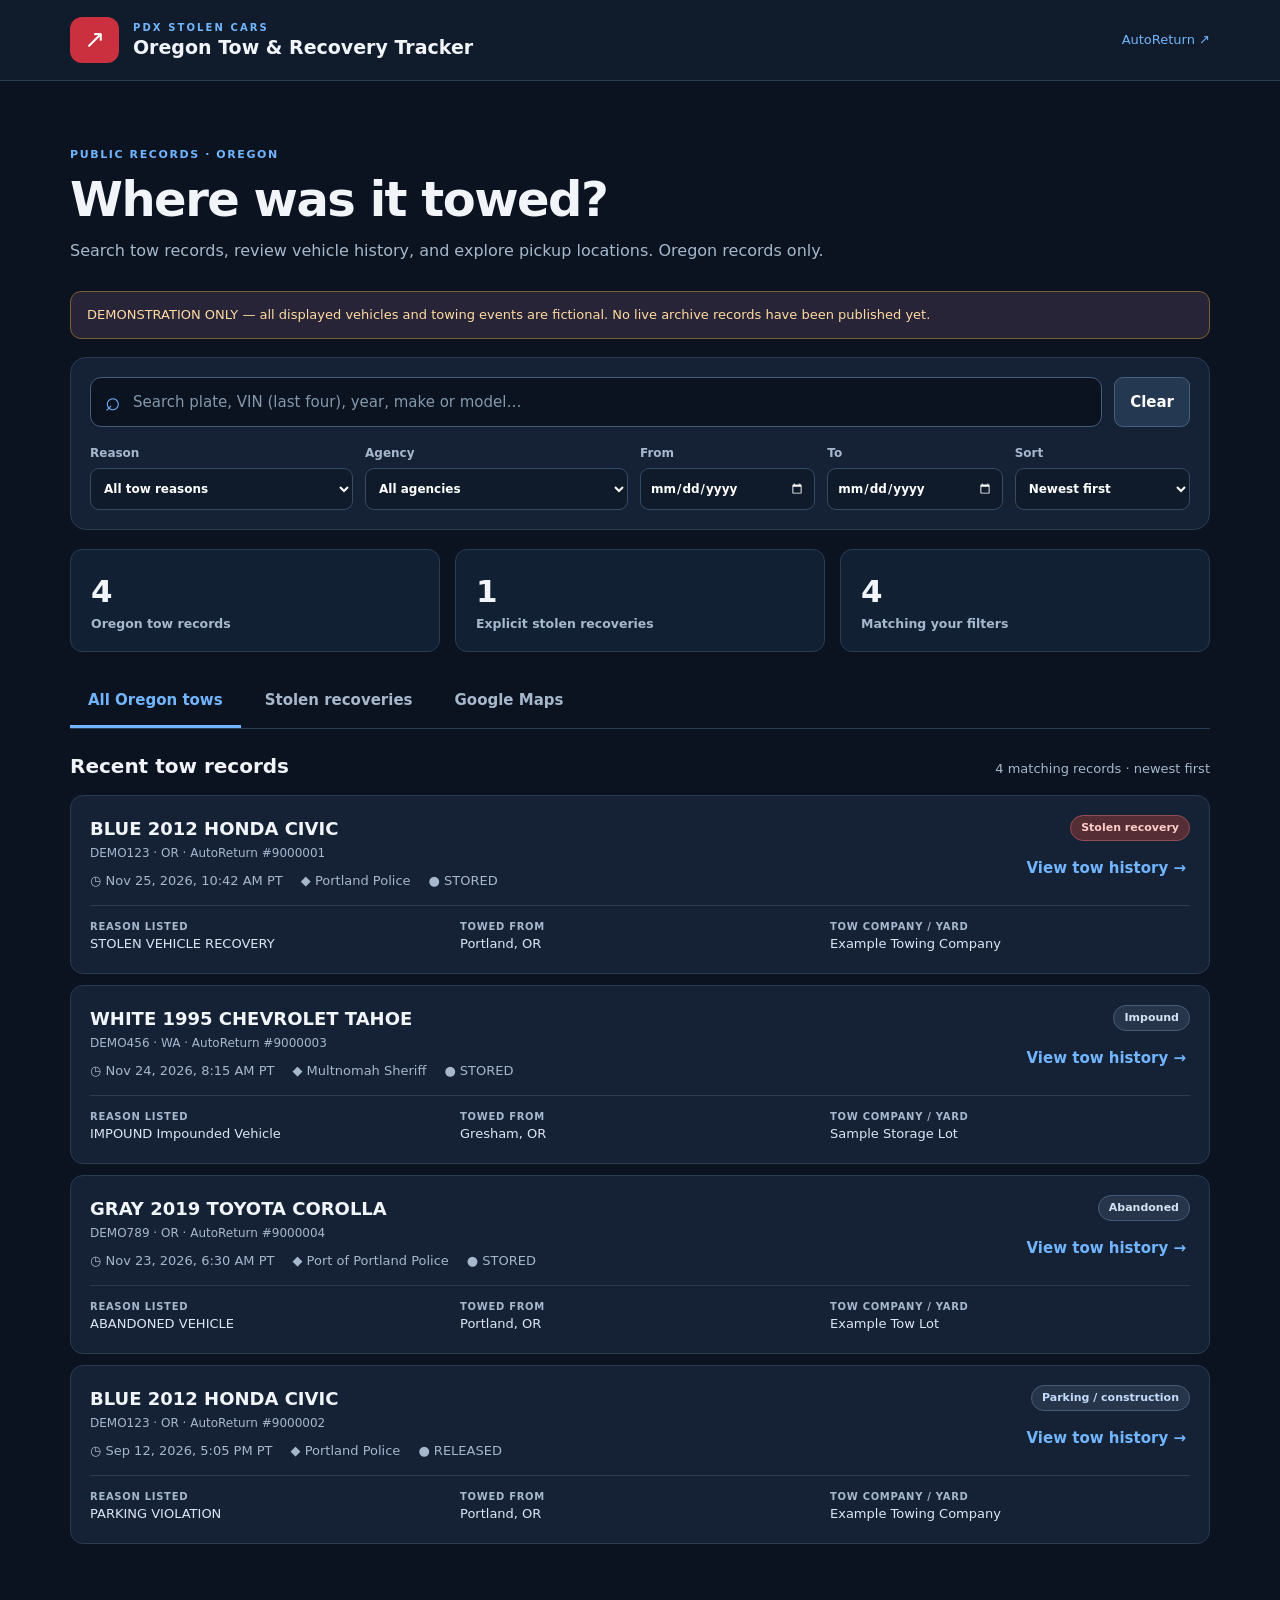
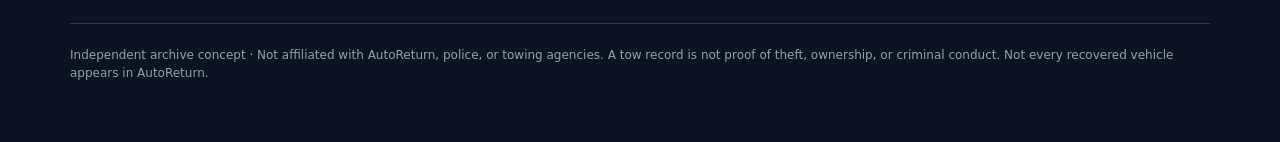
==== site/index.html @ 5e2e4bd4 "Add files via upload" ====
<!doctype html>
<html lang="en"><head>
  <meta charset="utf-8"><meta name="viewport" content="width=device-width,initial-scale=1">
  <meta name="theme-color" content="#111b2a"><meta name="description" content="Oregon Tow & Recovery Tracker — browse tow records, search vehicles, review tow history, and map pickup locations.">
  <title>Oregon Tow & Recovery Tracker · PDX Stolen Cars</title>
  <link rel="stylesheet" href="assets/style.css">
</head><body>
<div class="shell">
  <header class="topbar">
    <div class="brand"><span class="brand-icon">↗</span><div><span class="brand-overline">PDX STOLEN CARS</span><strong>Oregon Tow & Recovery Tracker</strong></div></div>
    <a class="top-link" href="https://search.autoreturn.com/" target="_blank" rel="noopener noreferrer">AutoReturn ↗</a>
  </header>
  <main class="container">
    <div class="hero"><div class="hero-tag">PUBLIC RECORDS · OREGON</div><h1>Where was it towed?</h1><p>Search tow records, review vehicle history, and explore pickup locations. Oregon records only.</p></div>
    <div id="notice" class="notice" role="status">Loading available tow records…</div>
    <section class="search-panel" aria-label="Vehicle search and filters">
      <div class="search-row"><label for="q" class="visually-hidden">Search by license plate, VIN suffix, or vehicle</label><div class="search-field"><span>⌕</span><input id="q" autocomplete="off" placeholder="Search plate, VIN (last four), year, make or model…" /></div><button id="clear" class="secondary">Clear</button></div>
      <div class="filter-row">
        <label>Reason<select id="reason"><option value="all">All tow reasons</option><option value="stolen_recovery">Stolen recoveries</option><option value="needs_review">Needs review</option><option value="impound">Impound</option><option value="private_property">Private property impound</option><option value="parking">Parking / construction</option><option value="abandoned">Abandoned</option><option value="collision">Collision</option><option value="traffic">Traffic / hazard</option><option value="other">Other</option></select></label>
        <label>Agency<select id="agency"><option value="all">All agencies</option><option value="PPB">Portland Police (PPB)</option><option value="MCSO">Multnomah Sheriff (MCSO)</option><option value="TRIMET">TriMet / Transit Police</option><option value="PORT_POLICE">Port of Portland Police</option><option value="PBOT">PBOT</option><option value="OTHER">Other / unknown</option></select></label>
        <label>From<input id="from" type="date"></label><label>To<input id="to" type="date"></label>
        <label>Sort<select id="sort"><option value="newest">Newest first</option><option value="oldest">Oldest first</option></select></label>
      </div>
    </section>
    <section class="summary" aria-label="Data counts">
      <div><span id="countAll">0</span><small>Oregon tow records</small></div>
      <div><span id="countStolen">0</span><small>Explicit stolen recoveries</small></div>
      <div><span id="countMatches">0</span><small>Matching your filters</small></div>
    </section>
    <nav class="tabs" aria-label="Views"><button data-tab="all" class="active">All Oregon tows</button><button data-tab="stolen">Stolen recoveries</button><button data-tab="map">Google Maps</button></nav>
    <div id="resultsView"><div class="result-heading"><h2 id="resultTitle">Recent tow records</h2><span id="resultDescription"></span></div><div id="records" class="records"></div><div class="pager"><button id="more" class="secondary" hidden>Load more records</button></div></div>
    <div id="mapView" hidden><div class="result-heading"><h2>Tow pickup locations</h2><span>Maps show the reported “Towed From” location—not the storage lot or original theft location.</span></div><div id="map" class="map-frame" aria-label="Map of tow pickup locations"></div><div id="mapFallback" class="map-fallback"></div></div>
    <footer>Independent archive concept · Not affiliated with AutoReturn, police, or towing agencies. A tow record is not proof of theft, ownership, or criminal conduct. Not every recovered vehicle appears in AutoReturn. <span id="updated"></span></footer>
  </main>
</div>
<div id="detailModal" class="modal" hidden><div class="modal-backdrop" data-close="true"></div><section class="modal-card" role="dialog" aria-modal="true" aria-labelledby="detailTitle"><div class="modal-top"><span class="eyebrow">VEHICLE TOW HISTORY</span><button id="closeDetail" class="close" aria-label="Close vehicle history">×</button></div><div id="detailContent"></div></section></div>
<script src="config.js"></script><script src="assets/app.js" defer></script>
</body></html>
---- site/assets/style.css ----
:root{color-scheme:dark;--bg:#0b1220;--panel:#152135;--panel2:#192840;--stroke:#2a3b52;--txt:#f1f5fa;--muted:#a6b8cc;--blue:#72b5ff;--red:#ff8b80;--green:#76d9b3;--orange:#ffce82;font:15px/1.5 system-ui,-apple-system,Segoe UI,sans-serif}*{box-sizing:border-box}body{background:var(--bg);color:var(--txt);margin:0}.shell{min-height:100vh}.container{max-width:1180px;padding:28px 20px 60px;margin:0 auto}a{color:var(--blue)}button,input,select{font:inherit}button{cursor:pointer}button:focus-visible,input:focus-visible,select:focus-visible,a:focus-visible{outline:2px solid var(--blue);outline-offset:2px}.topbar{display:flex;align-items:center;justify-content:space-between;gap:15px;padding:17px max(20px,calc((100% - 1140px)/2));border-bottom:1px solid var(--stroke);background:#101b2b}.brand{display:flex;align-items:center;gap:14px}.brand-icon{background:#cb303f;font-size:25px;border-radius:12px;padding:4px 14px;color:white}.brand strong{display:block;line-height:1.3;font-size:19px}.brand-overline{display:block;color:var(--blue);letter-spacing:2.1px;font-size:10px;font-weight:800}.top-link{text-decoration:none;font-size:13px;white-space:nowrap}.hero{padding:38px 0 28px}.hero-tag,.eyebrow{color:var(--blue);letter-spacing:1.6px;font-weight:800;font-size:11px}h1{font-size:clamp(30px,4.5vw,48px);letter-spacing:-1.5px;line-height:1.15;margin:9px 0 12px}h2{font-size:20px;margin:0}.hero p{color:var(--muted);margin:0;font-size:16px}.notice{border:1px solid #4d5f78;color:#cbd7e6;background:#1b2b3e;padding:13px 16px;border-radius:11px;margin-bottom:18px;font-size:13px}.notice.demo{border-color:#7b6035;background:#282437;color:#ffdba2}.search-panel{border:1px solid var(--stroke);border-radius:16px;background:var(--panel);padding:19px}.search-row{display:flex;gap:12px}.search-field{border:1px solid #475d78;border-radius:11px;background:var(--bg);display:flex;align-items:center;flex:1;gap:10px;padding:0 14px}.search-field span{font-size:26px;color:var(--blue)}input:not([type=date]){width:100%;border:0;outline:0;background:transparent;color:white;padding:13px 2px;min-width:0}input::placeholder{color:#8498ad}.secondary{background:#243852;color:white;border:1px solid #45607a;border-radius:9px;padding:10px 15px;font-weight:650}.secondary:hover{background:#31506e}.filter-row{display:grid;grid-template-columns:1.5fr 1.5fr 1fr 1fr 1fr;gap:12px;margin-top:17px}.filter-row label{font-size:12px;color:var(--muted);font-weight:700}.filter-row input,.filter-row select{display:block;background:#0f1a2a;border:1px solid #374b63;border-radius:9px;color:white;width:100%;margin-top:6px;padding:10px 9px;min-width:0;min-height:42px}.summary{display:grid;grid-template-columns:repeat(3,1fr);gap:15px;margin:19px 0 24px}.summary>div{background:#122034;border:1px solid var(--stroke);border-radius:12px;padding:18px 20px}.summary span{display:block;font-size:31px;font-weight:800;font-variant-numeric:tabular-nums}.summary small{display:block;color:var(--muted);font-weight:600}.tabs{display:flex;border-bottom:1px solid var(--stroke);gap:6px;overflow:auto}.tabs button{background:transparent;color:var(--muted);border:0;border-bottom:3px solid transparent;padding:13px 18px;font-weight:750;white-space:nowrap}.tabs button.active{color:var(--blue);border-color:var(--blue)}.result-heading{display:flex;align-items:baseline;justify-content:space-between;gap:14px;margin:22px 0 14px}.result-heading span{color:var(--muted);font-size:13px}.records{display:grid;gap:11px}.record{background:var(--panel);border:1px solid var(--stroke);border-radius:13px;padding:19px;display:grid;grid-template-columns:minmax(0,1fr) auto;gap:8px 22px}.record-title{font-size:18px;font-weight:800;margin:0}.record-title small{font-weight:500;font-size:12px;color:var(--muted);display:block;margin-top:2px}.record-meta{color:var(--muted);font-size:13px;margin-top:9px;display:flex;gap:11px 18px;flex-wrap:wrap}.record-actions{display:flex;flex-direction:column;align-items:flex-end;gap:12px}.pill{display:inline-block;background:#27354b;border:1px solid #465c76;color:#d4e2f2;border-radius:50px;padding:4px 10px;font-size:11px;font-weight:800;white-space:nowrap}.pill.stolen_recovery{background:#542d35;color:#ffcdc8;border-color:#934e53}.pill.needs_review{color:#ffdf9b}.pill.parking{color:#c3dbfb}.record-actions button{color:var(--blue);border:none;background:transparent;font-weight:750;padding:4px}.record-data{font-size:13px;color:#dbe6f5;grid-column:1 / -1;display:grid;grid-template-columns:repeat(3,1fr);gap:10px;margin-top:7px;padding-top:13px;border-top:1px solid var(--stroke)}.record-data strong{font-size:10px;color:var(--muted);display:block;letter-spacing:.7px;text-transform:uppercase}.empty{color:var(--muted);border:1px dashed var(--stroke);padding:45px;text-align:center;border-radius:12px}.pager{text-align:center;padding:22px}.map-frame{height:500px;border-radius:14px;background:#142236;border:1px solid var(--stroke);overflow:hidden}.map-fallback{color:var(--muted);margin:15px 0}.map-link-row{padding:10px 0;border-bottom:1px solid var(--stroke)}.map-message{height:100%;display:flex;flex-direction:column;align-items:center;justify-content:center;text-align:center;padding:35px}.map-message strong{font-size:21px}.map-message p{max-width:520px;color:var(--muted)}footer{border-top:1px solid var(--stroke);color:#8da1b8;font-size:12px;margin-top:35px;padding-top:22px}.modal{position:fixed;inset:0;z-index:50;display:grid;place-items:center}.modal[hidden],#mapView[hidden],#resultsView[hidden]{display:none}.modal-backdrop{position:absolute;inset:0;background:#03070bbb;backdrop-filter:blur(3px)}.modal-card{position:relative;max-height:92vh;overflow:auto;width:min(750px,calc(100% - 30px));background:#132238;border:1px solid #445875;border-radius:18px;padding:22px;box-shadow:0 25px 75px #0008}.modal-top{display:flex;justify-content:space-between;align-items:center}.close{color:white;font-size:28px;background:transparent;border:none}.detail-title{margin:8px 0 0;font-size:26px}.detail-subtitle{color:var(--muted);margin:5px 0 17px}.detail-stats{display:grid;grid-template-columns:repeat(3,1fr);gap:10px;margin:10px 0 24px}.detail-stats div{padding:11px;border:1px solid var(--stroke);border-radius:8px}.detail-stats strong{font-size:21px;display:block}.detail-stats span{font-size:11px;color:var(--muted)}.timeline{border-left:2px solid #526880;margin-left:7px;padding-left:22px}.timeline-item{position:relative;border:1px solid var(--stroke);border-radius:10px;padding:12px;margin:0 0 15px}.timeline-item:before{content:'';position:absolute;left:-29px;top:15px;width:10px;height:10px;border-radius:50%;background:var(--blue);border:2px solid var(--bg)}.timeline-item p{margin:7px 0;color:#c0d2e4;font-size:13px}.muted{color:var(--muted)}.fine{font-size:12px;color:var(--muted)}.visually-hidden{position:absolute;width:1px;height:1px;padding:0;margin:-1px;overflow:hidden;clip:rect(0,0,0,0);white-space:nowrap;border:0}@media(max-width:760px){.filter-row{grid-template-columns:repeat(2,minmax(0,1fr))}.summary{gap:7px}.summary>div{padding:12px}.summary span{font-size:25px}.summary small{font-size:11px}.record{grid-template-columns:1fr}.record-actions{flex-direction:row;align-items:center;justify-content:space-between}.record-data{grid-template-columns:1fr 1fr}.result-heading{display:block}.result-heading span{display:block;margin-top:6px}.topbar{padding:14px}.brand strong{font-size:15px}.top-link{font-size:11px}.search-row{flex-wrap:wrap}.search-row .secondary{flex:0 0 100%}}@media(max-width:410px){.filter-row{grid-template-columns:1fr 1fr}.record-data{grid-template-columns:1fr}.brand-icon{display:none}.modal-card{padding:14px}}
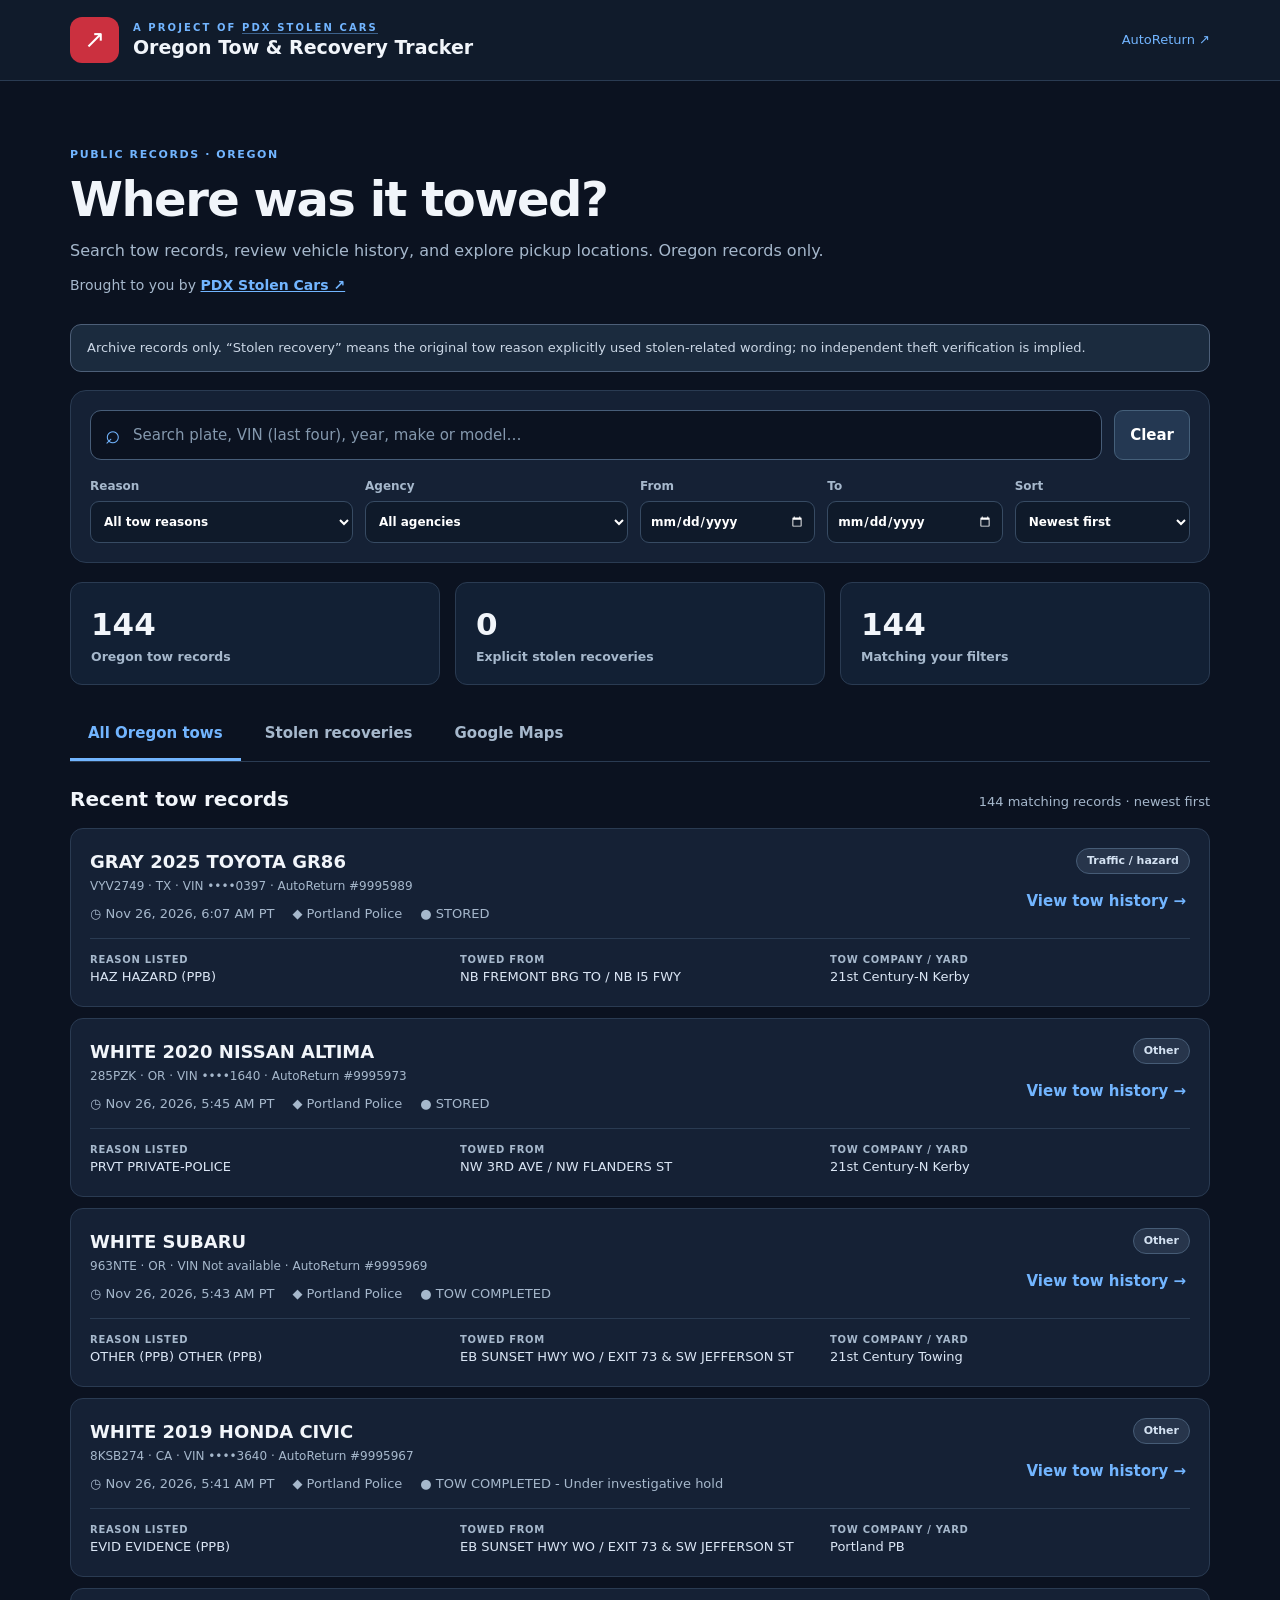
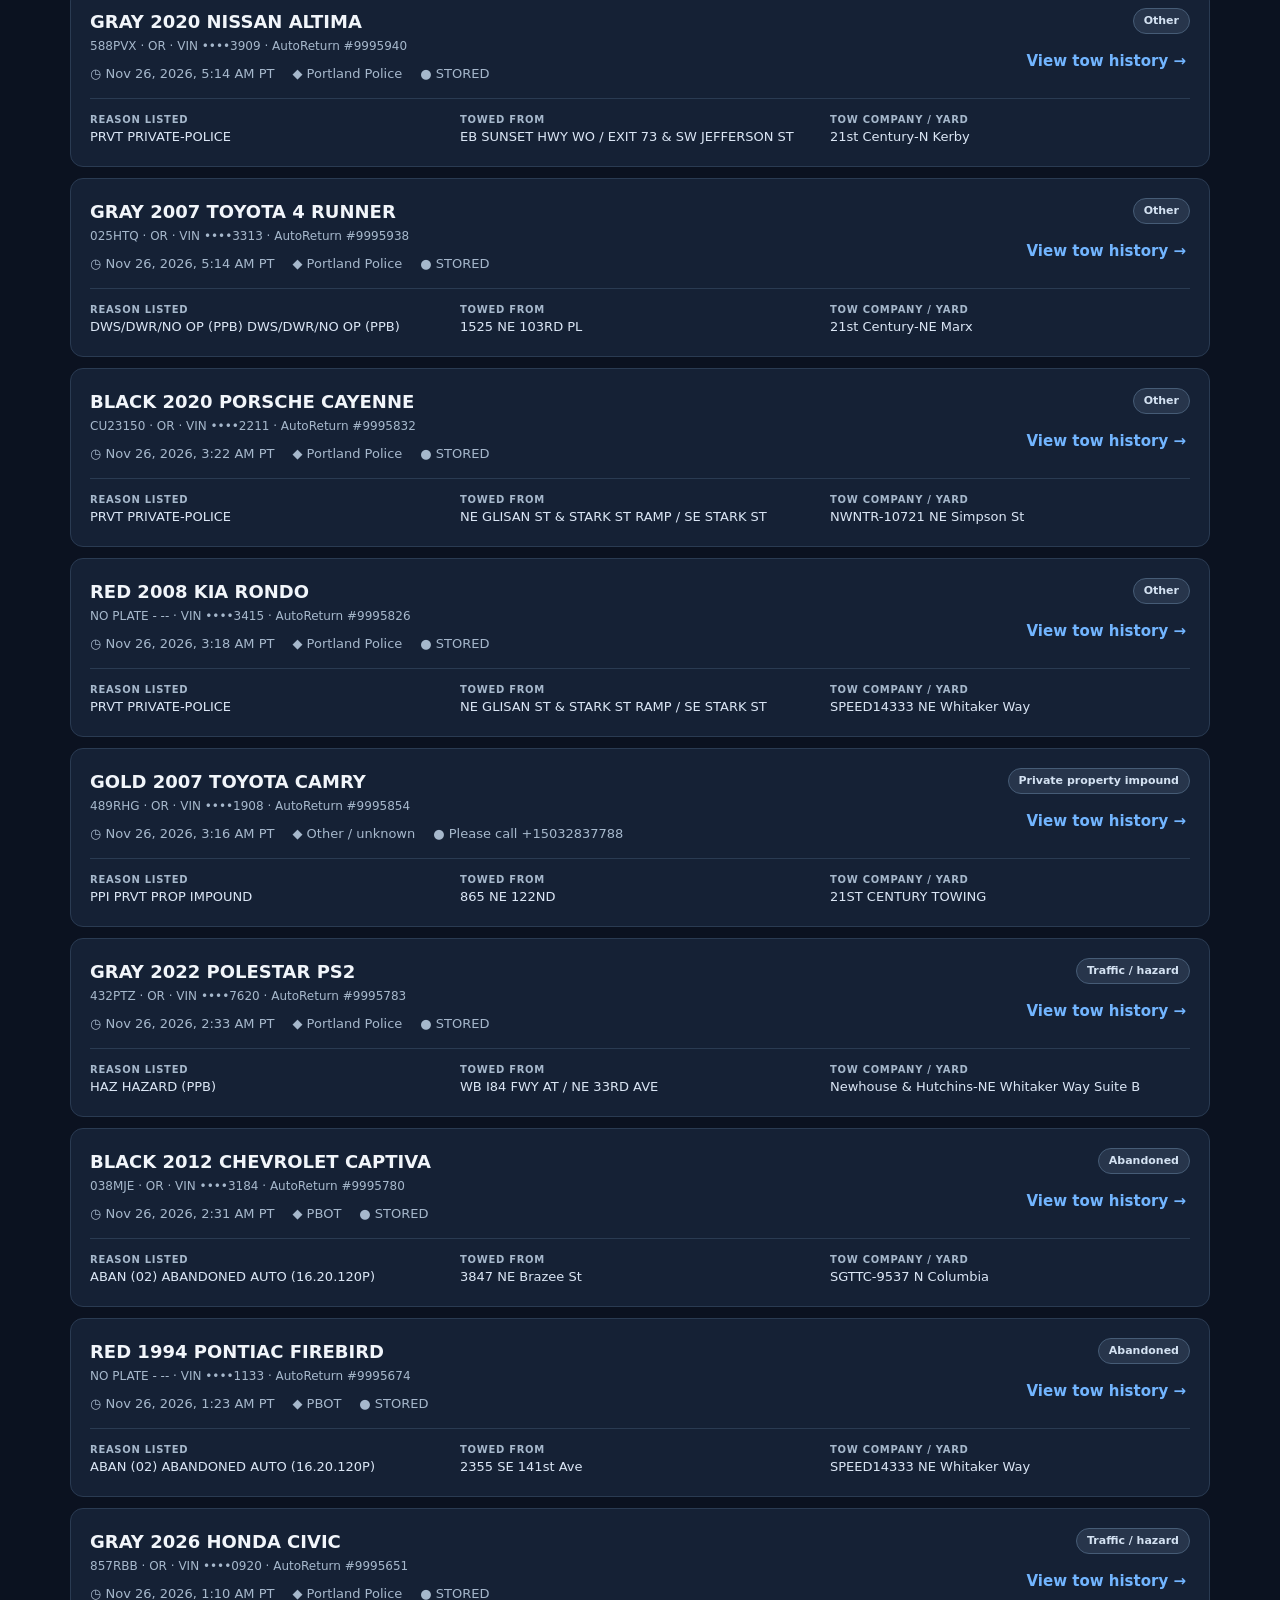
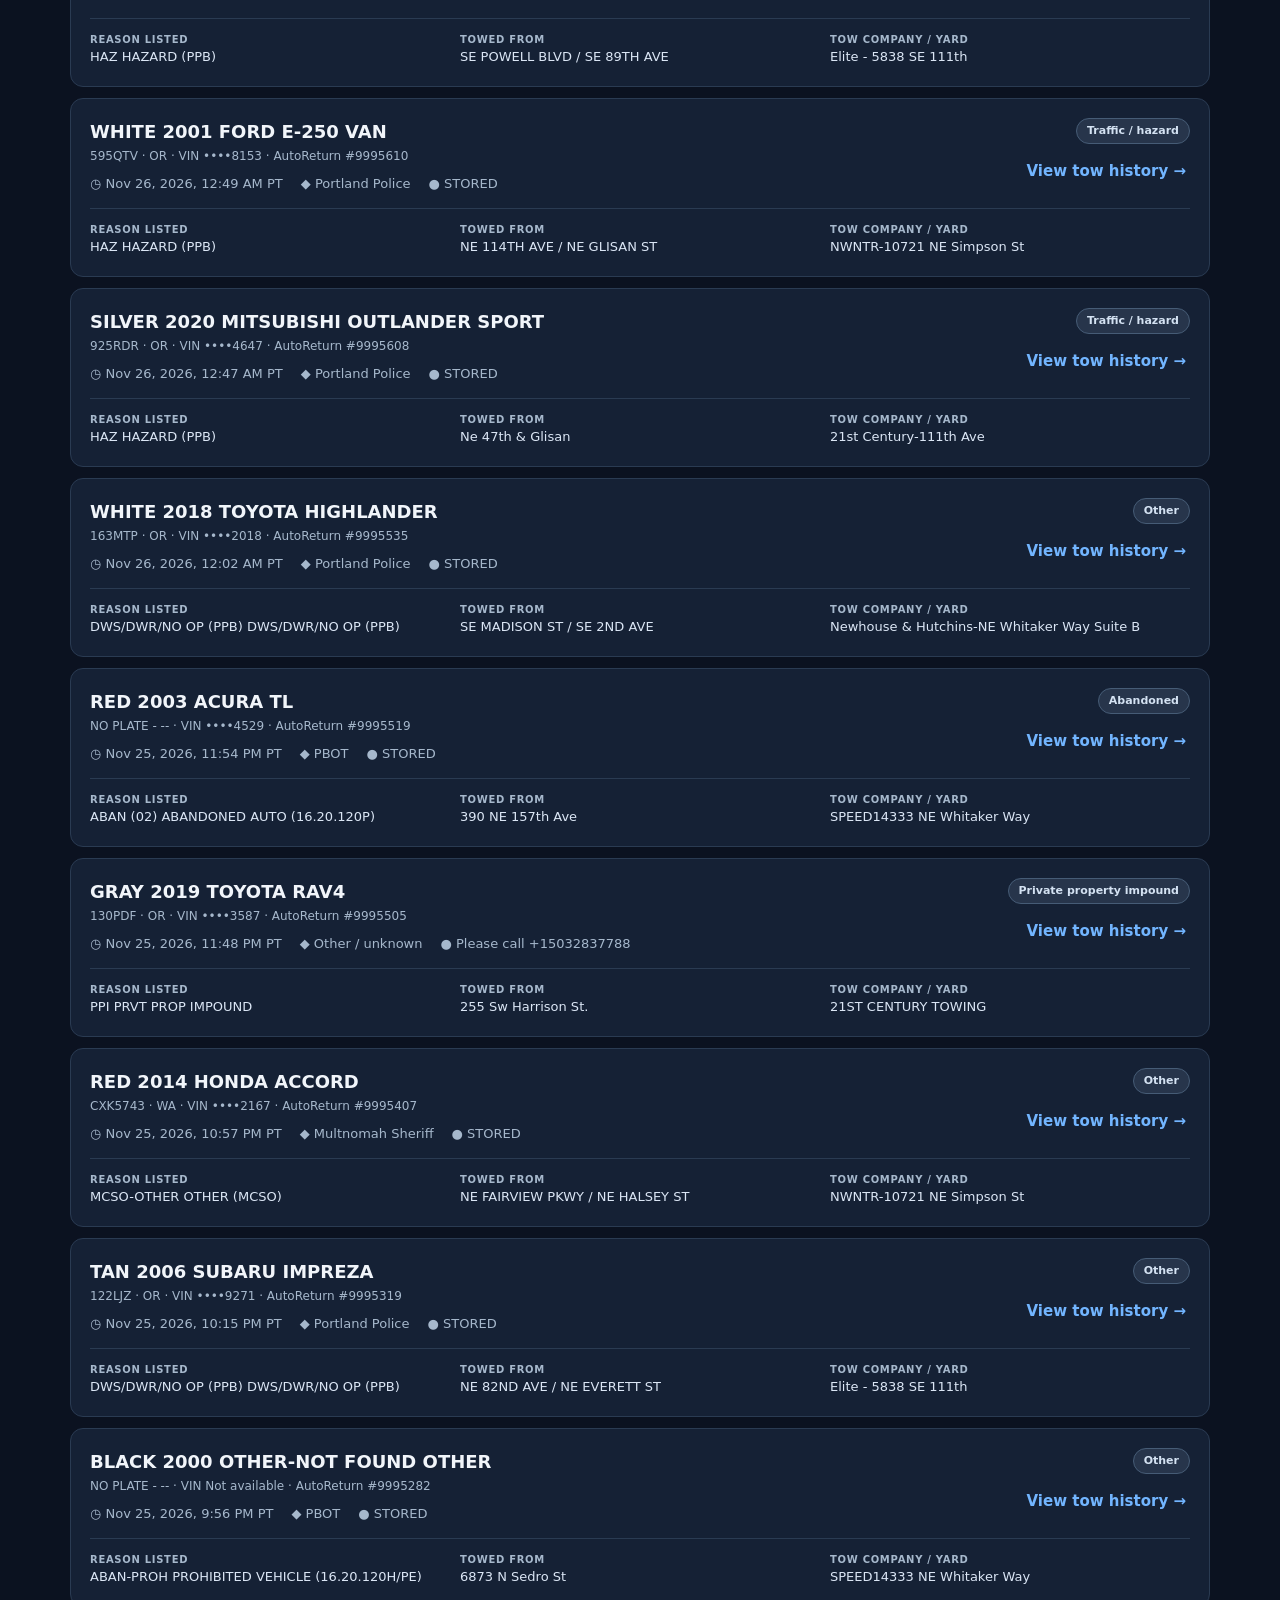
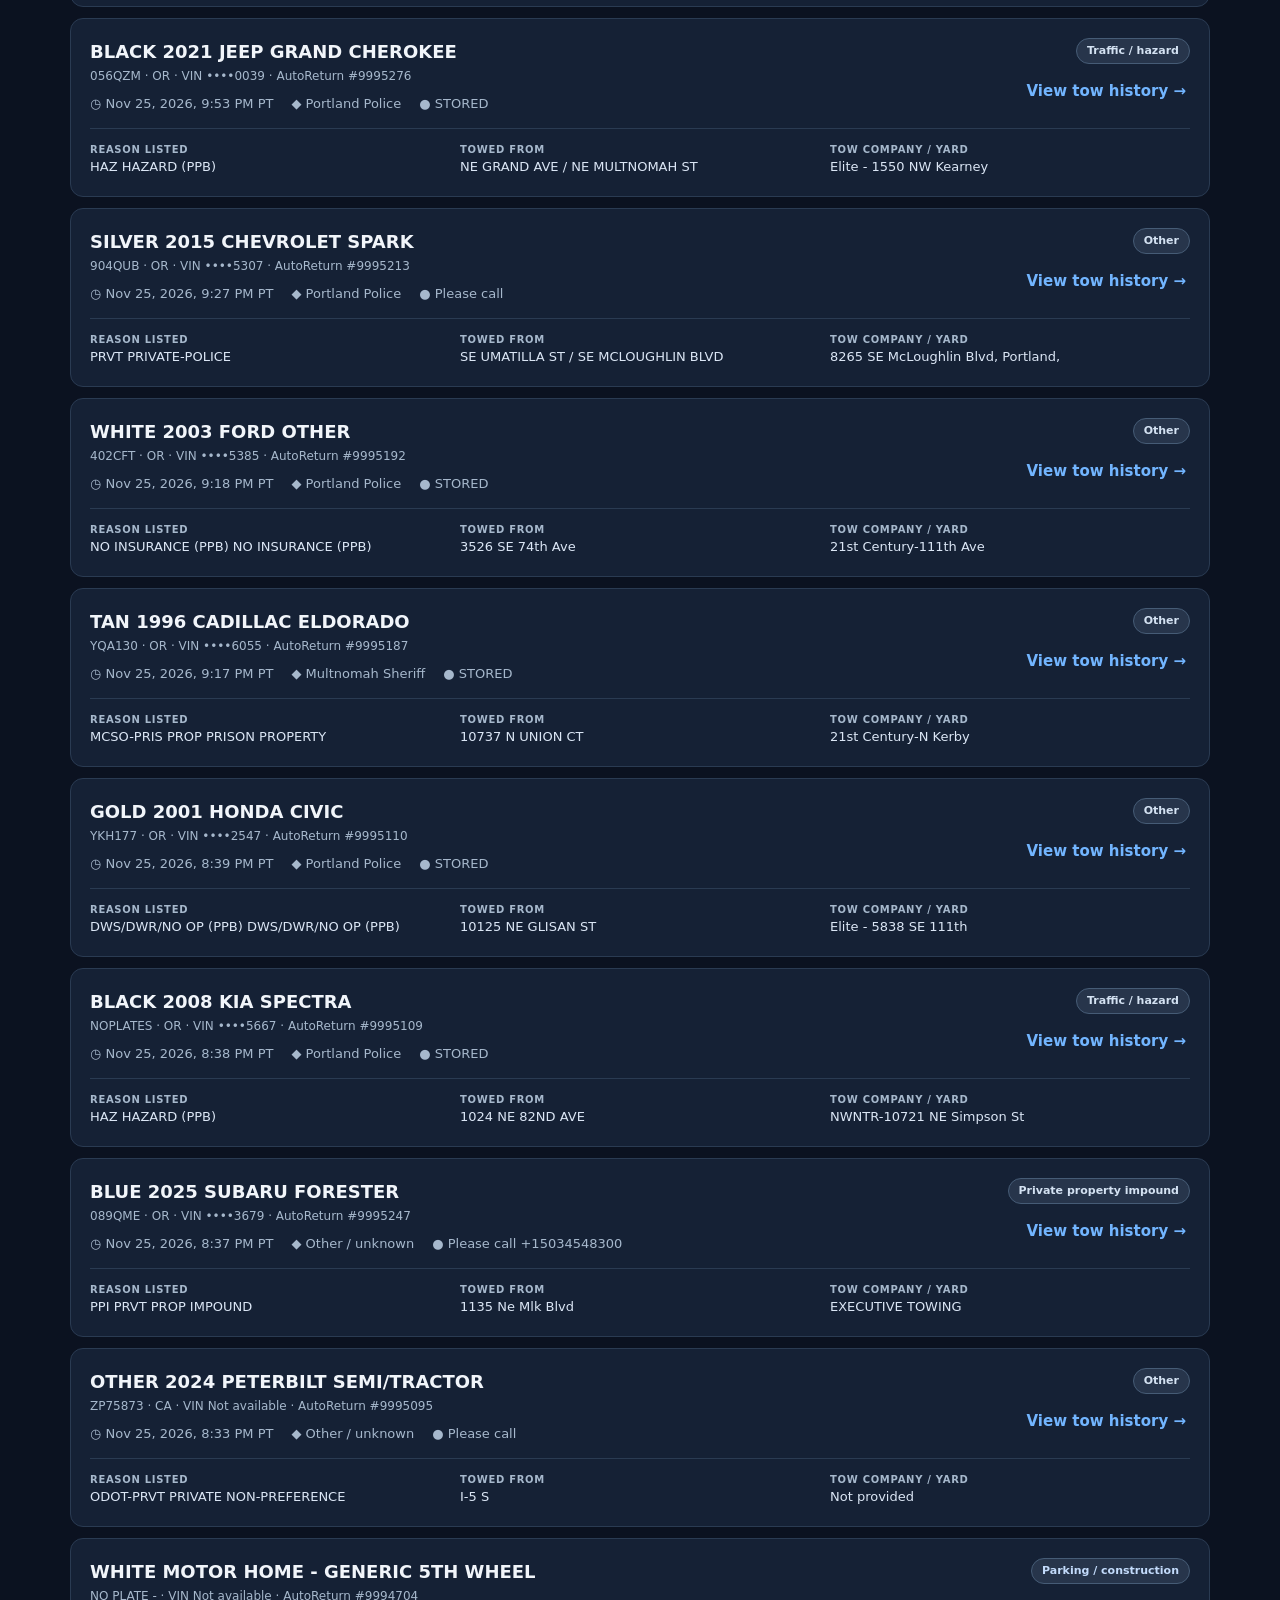
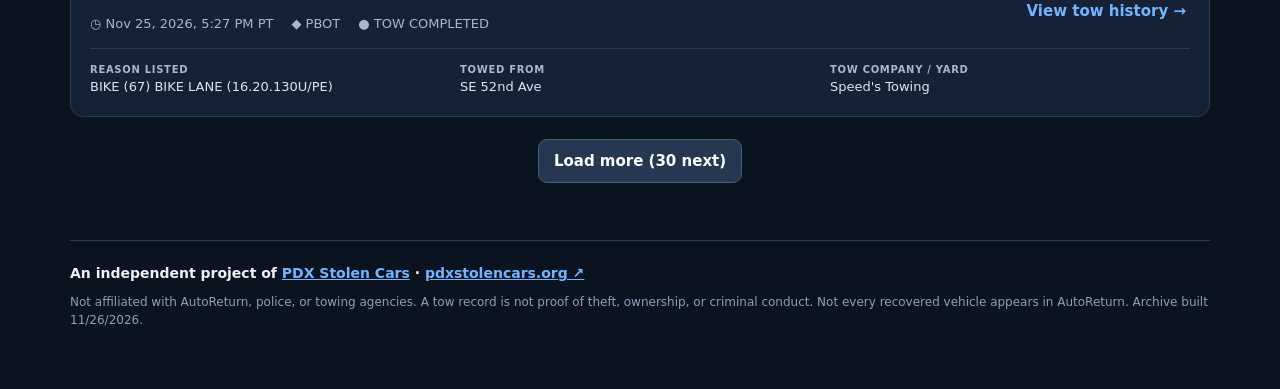
==== commit d8d7744a: "Add files via upload" ====
--- a/site/index.html
+++ b/site/index.html
@@ -1,17 +1,42 @@
 <!doctype html>
-<html lang="en"><head>
-  <meta charset="utf-8"><meta name="viewport" content="width=device-width,initial-scale=1">
-  <meta name="theme-color" content="#111b2a"><meta name="description" content="Oregon Tow & Recovery Tracker — browse tow records, search vehicles, review tow history, and map pickup locations.">
-  <title>Oregon Tow & Recovery Tracker · PDX Stolen Cars</title>
+<html lang="en">
+<head>
+  <meta charset="utf-8">
+  <meta name="viewport" content="width=device-width,initial-scale=1">
+  <meta name="theme-color" content="#111b2a">
+  <meta name="description" content="Oregon Tow & Recovery Tracker, a project of PDX Stolen Cars (pdxstolencars.org). Search Oregon tow records, vehicle history, and reported pickup locations.">
+  <title>Oregon Tow & Recovery Tracker · A Project of PDX Stolen Cars</title>
   <link rel="stylesheet" href="assets/style.css">
-</head><body>
+  <style>
+    /* Small attribution additions only; the site's existing styling remains intact. */
+    .brand-overline a { color: inherit; text-decoration: none; border-bottom: 1px solid rgba(114,181,255,.45); }
+    .brand-overline a:hover { border-bottom-color: currentColor; }
+    .project-attribution { margin-top: 12px !important; font-size: 14px !important; }
+    .project-attribution a { font-weight: 750; }
+    .project-footer-credit { color: var(--txt); font-size: 14px; font-weight: 650; margin-bottom: 9px; }
+    .project-footer-credit a { font-weight: 800; }
+    .project-footer-note { margin: 0; }
+  </style>
+</head>
+<body>
 <div class="shell">
   <header class="topbar">
-    <div class="brand"><span class="brand-icon">↗</span><div><span class="brand-overline">PDX STOLEN CARS</span><strong>Oregon Tow & Recovery Tracker</strong></div></div>
+    <div class="brand">
+      <span class="brand-icon">↗</span>
+      <div>
+        <span class="brand-overline">A PROJECT OF <a href="https://pdxstolencars.org/" target="_blank" rel="noopener noreferrer" aria-label="Visit PDX Stolen Cars website">PDX STOLEN CARS</a></span>
+        <strong>Oregon Tow &amp; Recovery Tracker</strong>
+      </div>
+    </div>
     <a class="top-link" href="https://search.autoreturn.com/" target="_blank" rel="noopener noreferrer">AutoReturn ↗</a>
   </header>
   <main class="container">
-    <div class="hero"><div class="hero-tag">PUBLIC RECORDS · OREGON</div><h1>Where was it towed?</h1><p>Search tow records, review vehicle history, and explore pickup locations. Oregon records only.</p></div>
+    <div class="hero">
+      <div class="hero-tag">PUBLIC RECORDS · OREGON</div>
+      <h1>Where was it towed?</h1>
+      <p>Search tow records, review vehicle history, and explore pickup locations. Oregon records only.</p>
+      <p class="project-attribution">Brought to you by <a href="https://pdxstolencars.org/" target="_blank" rel="noopener noreferrer">PDX Stolen Cars ↗</a></p>
+    </div>
     <div id="notice" class="notice" role="status">Loading available tow records…</div>
     <section class="search-panel" aria-label="Vehicle search and filters">
       <div class="search-row"><label for="q" class="visually-hidden">Search by license plate, VIN suffix, or vehicle</label><div class="search-field"><span>⌕</span><input id="q" autocomplete="off" placeholder="Search plate, VIN (last four), year, make or model…" /></div><button id="clear" class="secondary">Clear</button></div>
@@ -30,9 +55,13 @@
     <nav class="tabs" aria-label="Views"><button data-tab="all" class="active">All Oregon tows</button><button data-tab="stolen">Stolen recoveries</button><button data-tab="map">Google Maps</button></nav>
     <div id="resultsView"><div class="result-heading"><h2 id="resultTitle">Recent tow records</h2><span id="resultDescription"></span></div><div id="records" class="records"></div><div class="pager"><button id="more" class="secondary" hidden>Load more records</button></div></div>
     <div id="mapView" hidden><div class="result-heading"><h2>Tow pickup locations</h2><span>Maps show the reported “Towed From” location—not the storage lot or original theft location.</span></div><div id="map" class="map-frame" aria-label="Map of tow pickup locations"></div><div id="mapFallback" class="map-fallback"></div></div>
-    <footer>Independent archive concept · Not affiliated with AutoReturn, police, or towing agencies. A tow record is not proof of theft, ownership, or criminal conduct. Not every recovered vehicle appears in AutoReturn. <span id="updated"></span></footer>
+    <footer>
+      <div class="project-footer-credit">An independent project of <a href="https://pdxstolencars.org/" target="_blank" rel="noopener noreferrer">PDX Stolen Cars</a> · <a href="https://pdxstolencars.org/" target="_blank" rel="noopener noreferrer">pdxstolencars.org ↗</a></div>
+      <p class="project-footer-note">Not affiliated with AutoReturn, police, or towing agencies. A tow record is not proof of theft, ownership, or criminal conduct. Not every recovered vehicle appears in AutoReturn. <span id="updated"></span></p>
+    </footer>
   </main>
 </div>
-<div id="detailModal" class="modal" hidden><div class="modal-backdrop" data-close="true"></div><section class="modal-card" role="dialog" aria-modal="true" aria-labelledby="detailTitle"><div class="modal-top"><span class="eyebrow">VEHICLE TOW HISTORY</span><button id="closeDetail" class="close" aria-label="Close vehicle history">×</button></div><div id="detailContent"></div></section></div>
+<div id="detailModal" class="modal" hidden><div class="modal-backdrop" data-close="true"></div><section class="modal-card" role="dialog" aria-modal="true" aria-labelledby="detailTitle"><div class="modal-top"><span class="eyebrow" id="detailTitle">VEHICLE TOW HISTORY</span><button id="closeDetail" class="close" aria-label="Close vehicle history">×</button></div><div id="detailContent"></div></section></div>
 <script src="config.js"></script><script src="assets/app.js" defer></script>
-</body></html>
+</body>
+</html>
